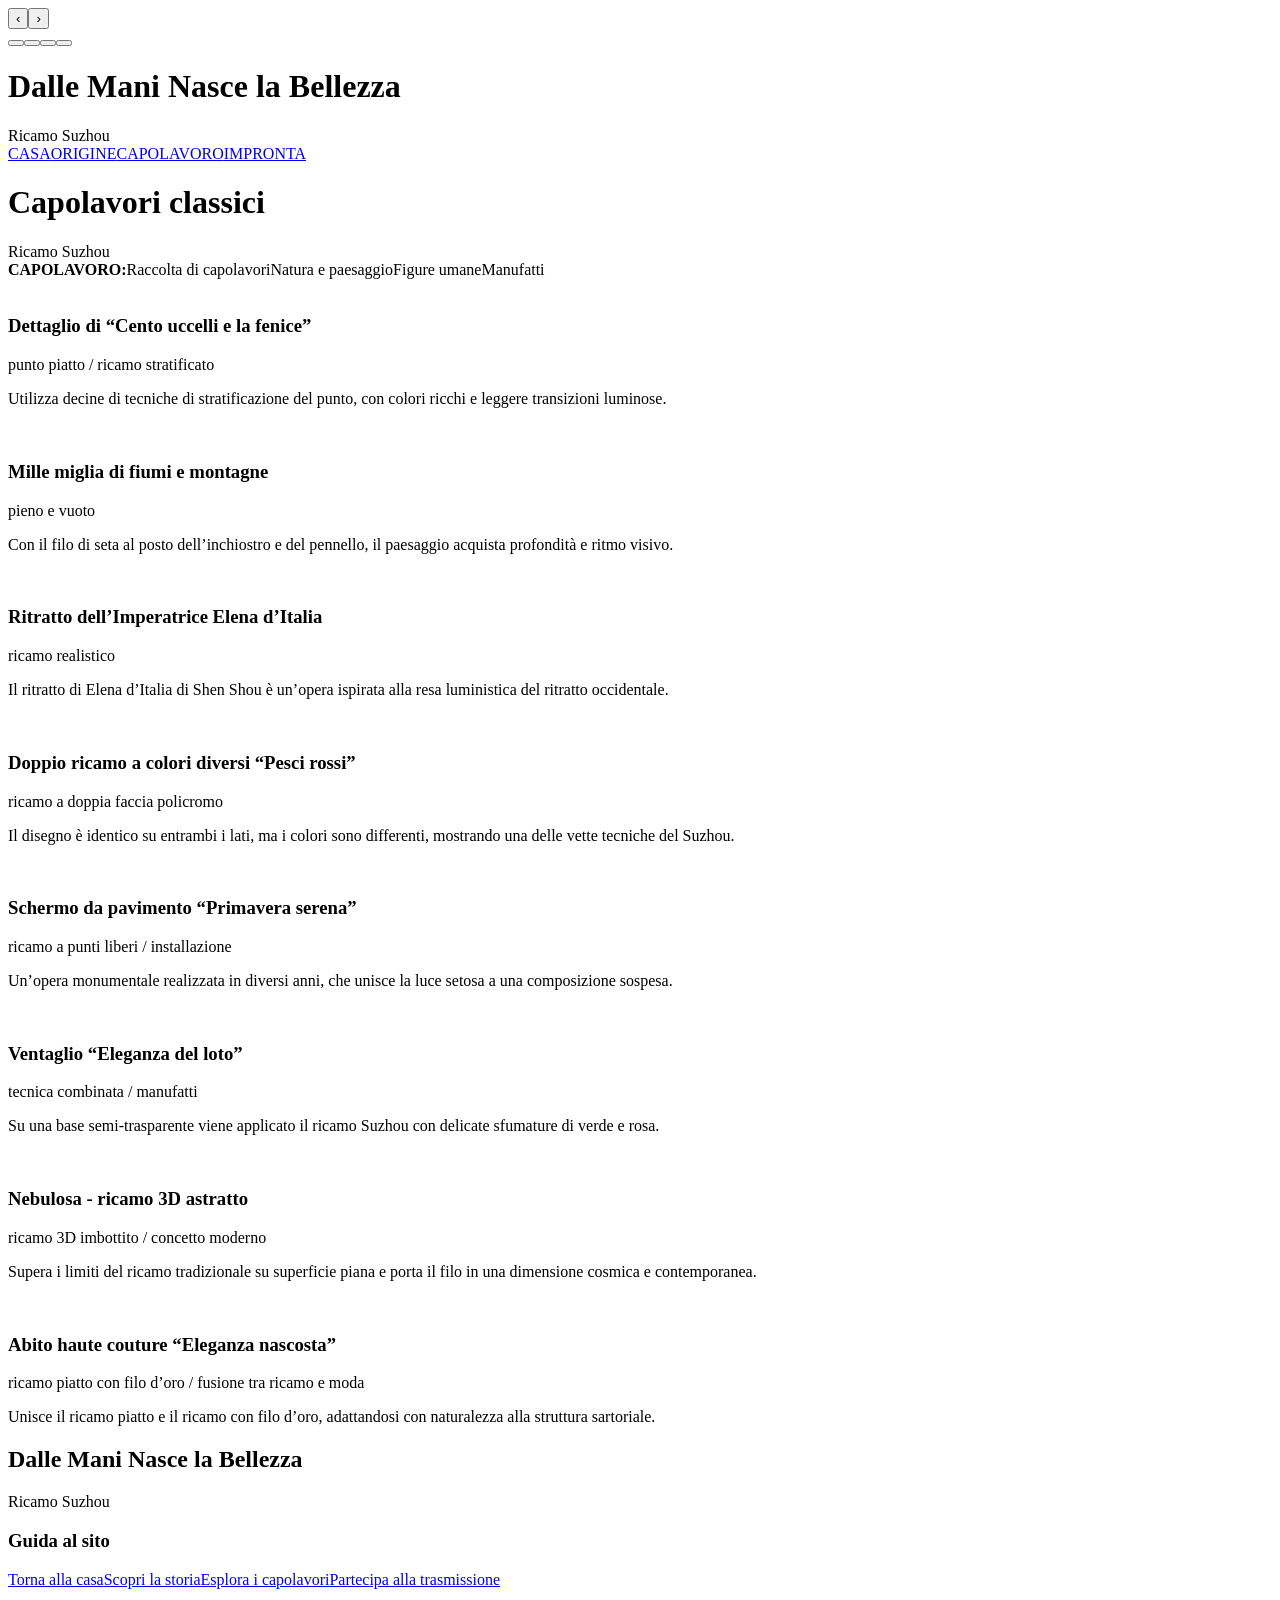
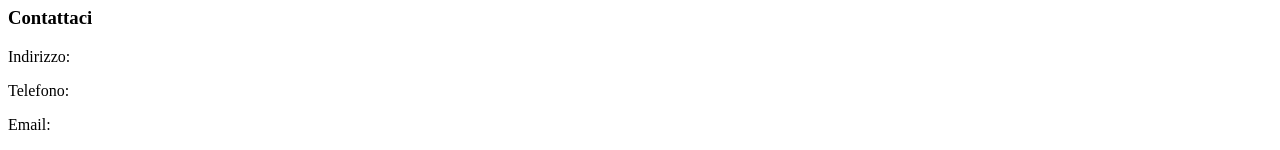
==== capolavoro.html @ 9cdfd1d6 "Add files via upload" ====
<!DOCTYPE html>
<html lang="it">
<head>
  <meta charset="UTF-8">
  <meta name="viewport" content="width=device-width, initial-scale=1.0">
  <title>CAPOLAVORO | Dalle Mani Nasce la Bellezza</title>
  <link rel="stylesheet" href="style.css">
</head>
<body>
  <header class="hero" data-slider data-start="2">
    <div class="slides">
      <div class="slide" style="background-image:url('file:///C:/Users/86182/Pictures/%E8%8B%8F%E7%BB%A3/ricamo1.png')"></div>
      <div class="slide" style="background-image:url('file:///C:/Users/86182/Pictures/%E8%8B%8F%E7%BB%A3/ricamo7.png')"></div>
      <div class="slide" style="background-image:url('file:///C:/Users/86182/Pictures/%E8%8B%8F%E7%BB%A3/ricamo10.png')"></div>
      <div class="slide" style="background-image:url('file:///C:/Users/86182/Pictures/%E8%8B%8F%E7%BB%A3/18.png')"></div>
    </div>
    <button class="arrow prev" type="button">&#8249;</button><button class="arrow next" type="button">&#8250;</button>
    <div class="dots"><button class="dot" type="button"></button><button class="dot" type="button"></button><button class="dot" type="button"></button><button class="dot" type="button"></button></div>
    <div class="topbar"><div class="container topbar-inner"><div><h1 class="brand-title">Dalle Mani Nasce la Bellezza</h1><div class="brand-sub">Ricamo Suzhou</div></div><nav class="nav"><a href="casa.html">CASA</a><a href="origine.html">ORIGINE</a><a class="active" href="capolavoro.html">CAPOLAVORO</a><a href="impronta.html">IMPRONTA</a></nav></div></div>
  </header>
  <div class="page-head"><div class="container"><h1>Capolavori classici</h1><div class="page-line"></div><span class="eyebrow">Ricamo Suzhou</span></div></div>
  <section>
    <div class="container">
      <div class="tabs"><strong>CAPOLAVORO:</strong><span>Raccolta di capolavori</span><span>Natura e paesaggio</span><span>Figure umane</span><span>Manufatti</span></div>
      <div class="grid-4">
        <article class="card"><img src="file:///C:/Users/86182/Pictures/%E8%8B%8F%E7%BB%A3/11.png" alt=""><div class="card-content"><h3>Dettaglio di “Cento uccelli e la fenice”</h3><div class="sub">punto piatto / ricamo stratificato</div><p>Utilizza decine di tecniche di stratificazione del punto, con colori ricchi e leggere transizioni luminose.</p></div></article>
        <article class="card"><img src="file:///C:/Users/86182/Pictures/%E8%8B%8F%E7%BB%A3/12.png" alt=""><div class="card-content"><h3>Mille miglia di fiumi e montagne</h3><div class="sub">pieno e vuoto</div><p>Con il filo di seta al posto dell’inchiostro e del pennello, il paesaggio acquista profondità e ritmo visivo.</p></div></article>
        <article class="card"><img src="file:///C:/Users/86182/Pictures/%E8%8B%8F%E7%BB%A3/13.jpg" alt=""><div class="card-content"><h3>Ritratto dell’Imperatrice Elena d’Italia</h3><div class="sub">ricamo realistico</div><p>Il ritratto di Elena d’Italia di Shen Shou è un’opera ispirata alla resa luministica del ritratto occidentale.</p></div></article>
        <article class="card"><img src="file:///C:/Users/86182/Pictures/%E8%8B%8F%E7%BB%A3/14.png" alt=""><div class="card-content"><h3>Doppio ricamo a colori diversi “Pesci rossi”</h3><div class="sub">ricamo a doppia faccia policromo</div><p>Il disegno è identico su entrambi i lati, ma i colori sono differenti, mostrando una delle vette tecniche del Suzhou.</p></div></article>
        <article class="card"><img src="file:///C:/Users/86182/Pictures/%E8%8B%8F%E7%BB%A3/13.png" alt=""><div class="card-content"><h3>Schermo da pavimento “Primavera serena”</h3><div class="sub">ricamo a punti liberi / installazione</div><p>Un’opera monumentale realizzata in diversi anni, che unisce la luce setosa a una composizione sospesa.</p></div></article>
        <article class="card"><img src="file:///C:/Users/86182/Pictures/%E8%8B%8F%E7%BB%A3/15.png" alt=""><div class="card-content"><h3>Ventaglio “Eleganza del loto”</h3><div class="sub">tecnica combinata / manufatti</div><p>Su una base semi-trasparente viene applicato il ricamo Suzhou con delicate sfumature di verde e rosa.</p></div></article>
        <article class="card"><img src="file:///C:/Users/86182/Pictures/%E8%8B%8F%E7%BB%A3/16.png" alt=""><div class="card-content"><h3>Nebulosa - ricamo 3D astratto</h3><div class="sub">ricamo 3D imbottito / concetto moderno</div><p>Supera i limiti del ricamo tradizionale su superficie piana e porta il filo in una dimensione cosmica e contemporanea.</p></div></article>
        <article class="card"><img src="file:///C:/Users/86182/Pictures/%E8%8B%8F%E7%BB%A3/17.png" alt=""><div class="card-content"><h3>Abito haute couture “Eleganza nascosta”</h3><div class="sub">ricamo piatto con filo d’oro / fusione tra ricamo e moda</div><p>Unisce il ricamo piatto e il ricamo con filo d’oro, adattandosi con naturalezza alla struttura sartoriale.</p></div></article>
      </div>
    </div>
  </section>
  <footer><div class="container footer-inner"><div class="footer-brand"><h2>Dalle Mani Nasce la Bellezza</h2><div class="brand-sub">Ricamo Suzhou</div><div class="page-line"></div></div><div class="footer-col"><h3>Guida al sito</h3><a href="casa.html">Torna alla casa</a><a href="origine.html">Scopri la storia</a><a href="capolavoro.html">Esplora i capolavori</a><a href="impronta.html">Partecipa alla trasmissione</a></div><div class="footer-col"><h3>Contattaci</h3><p>Indirizzo:</p><p>Telefono:</p><p>Email:</p></div></div></footer>
  <script src="script.js"></script>
</body>
</html>
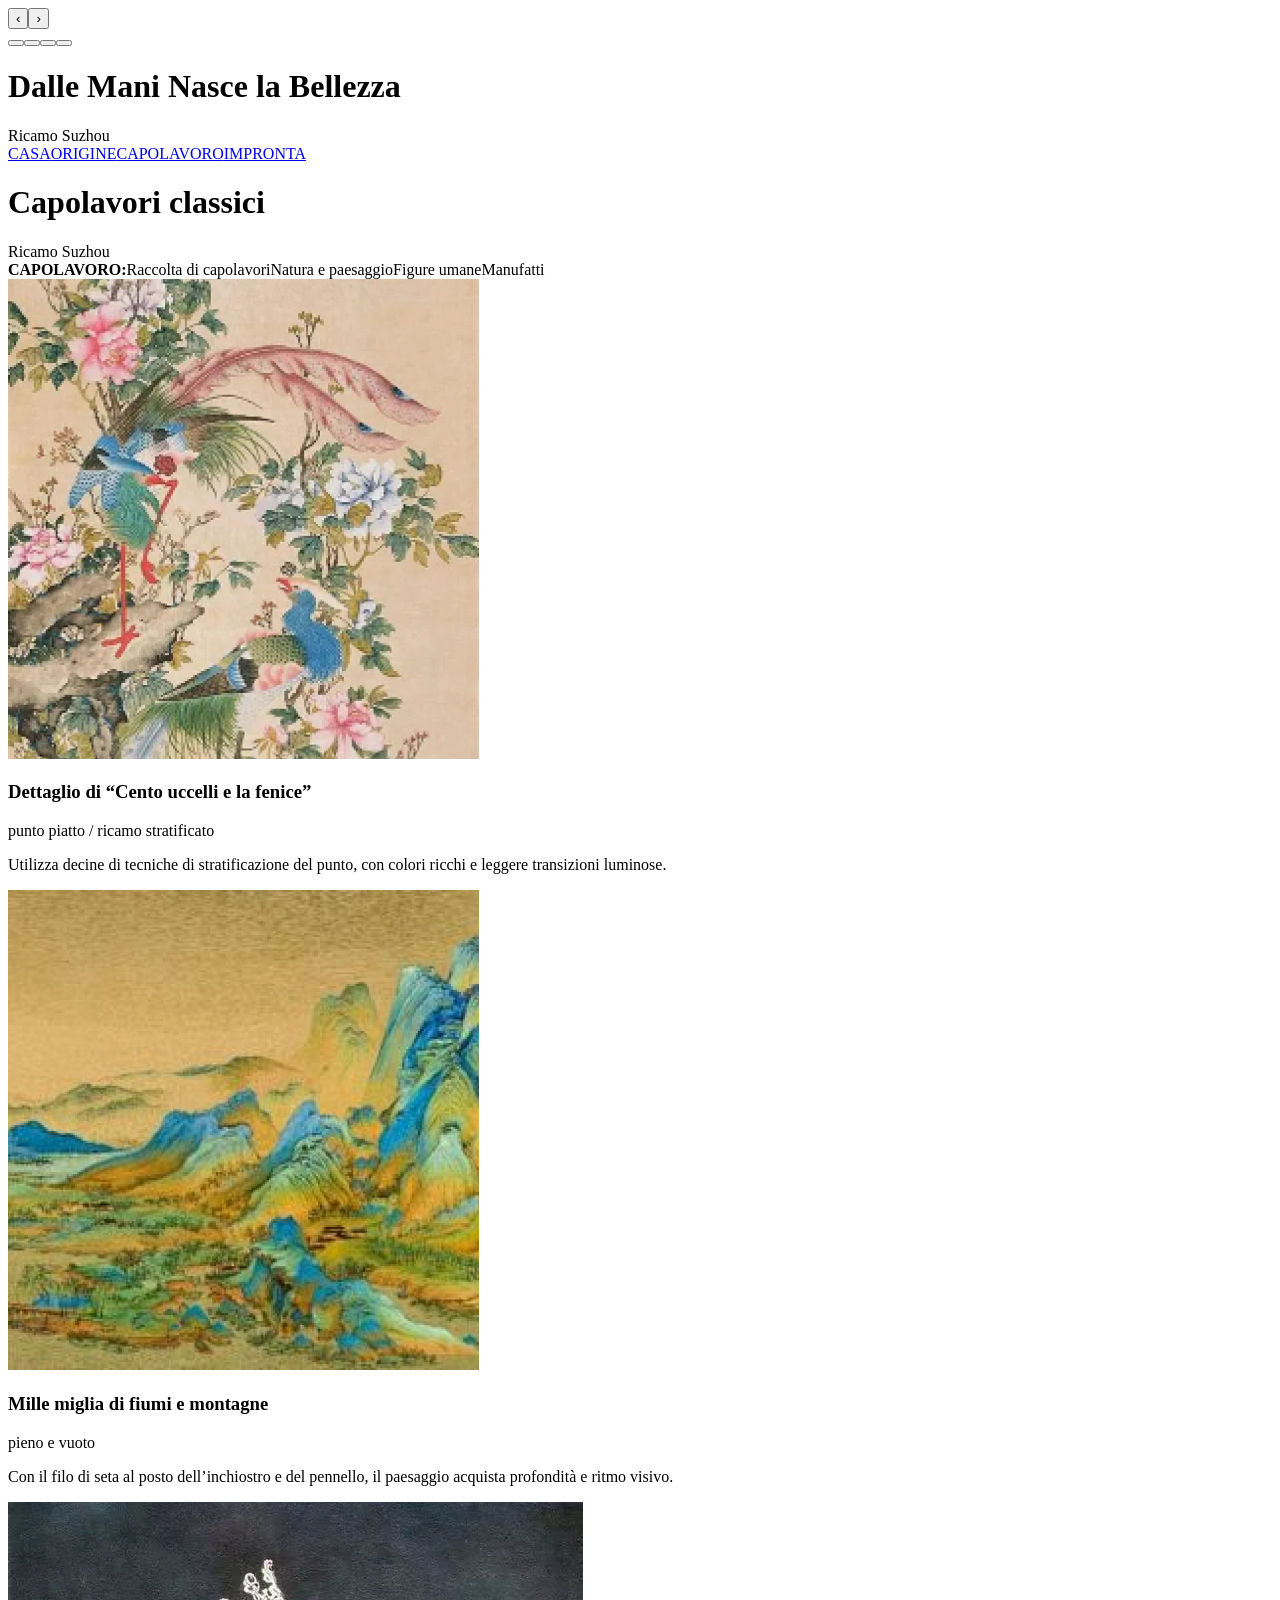
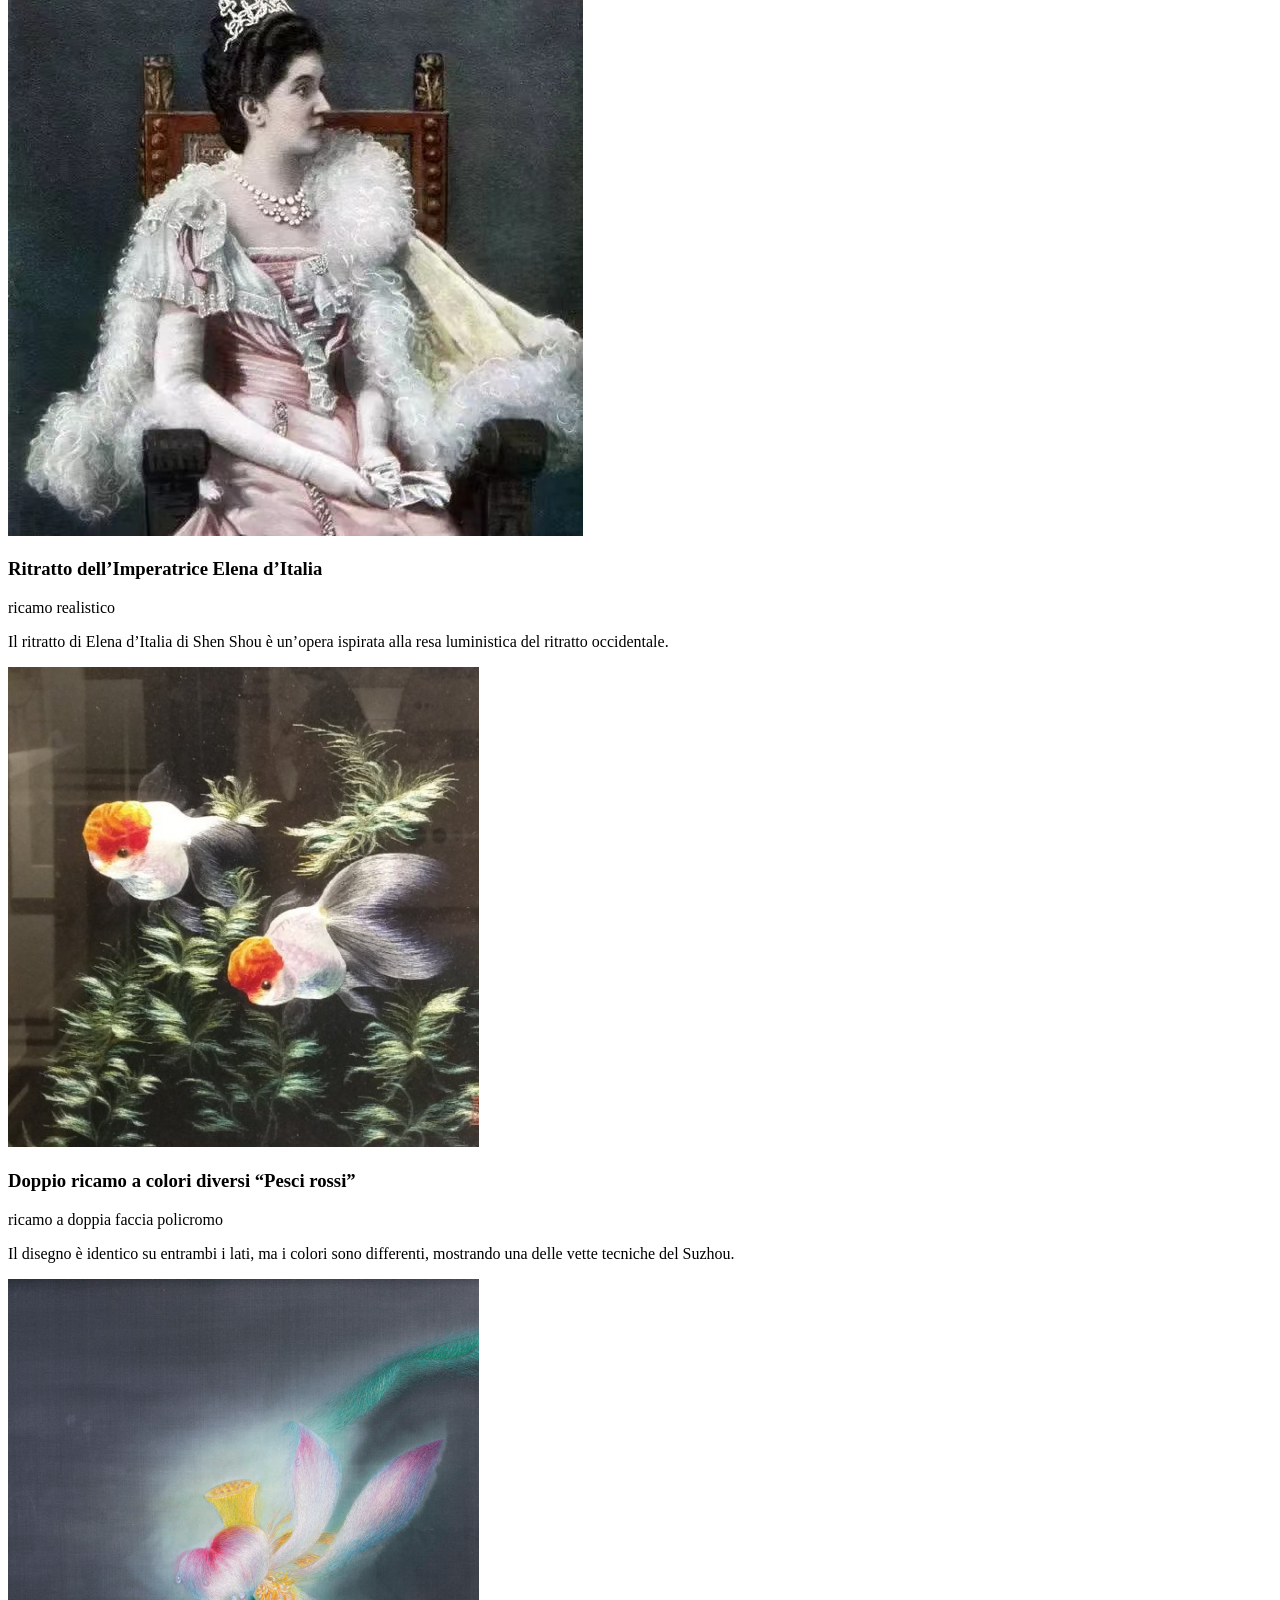
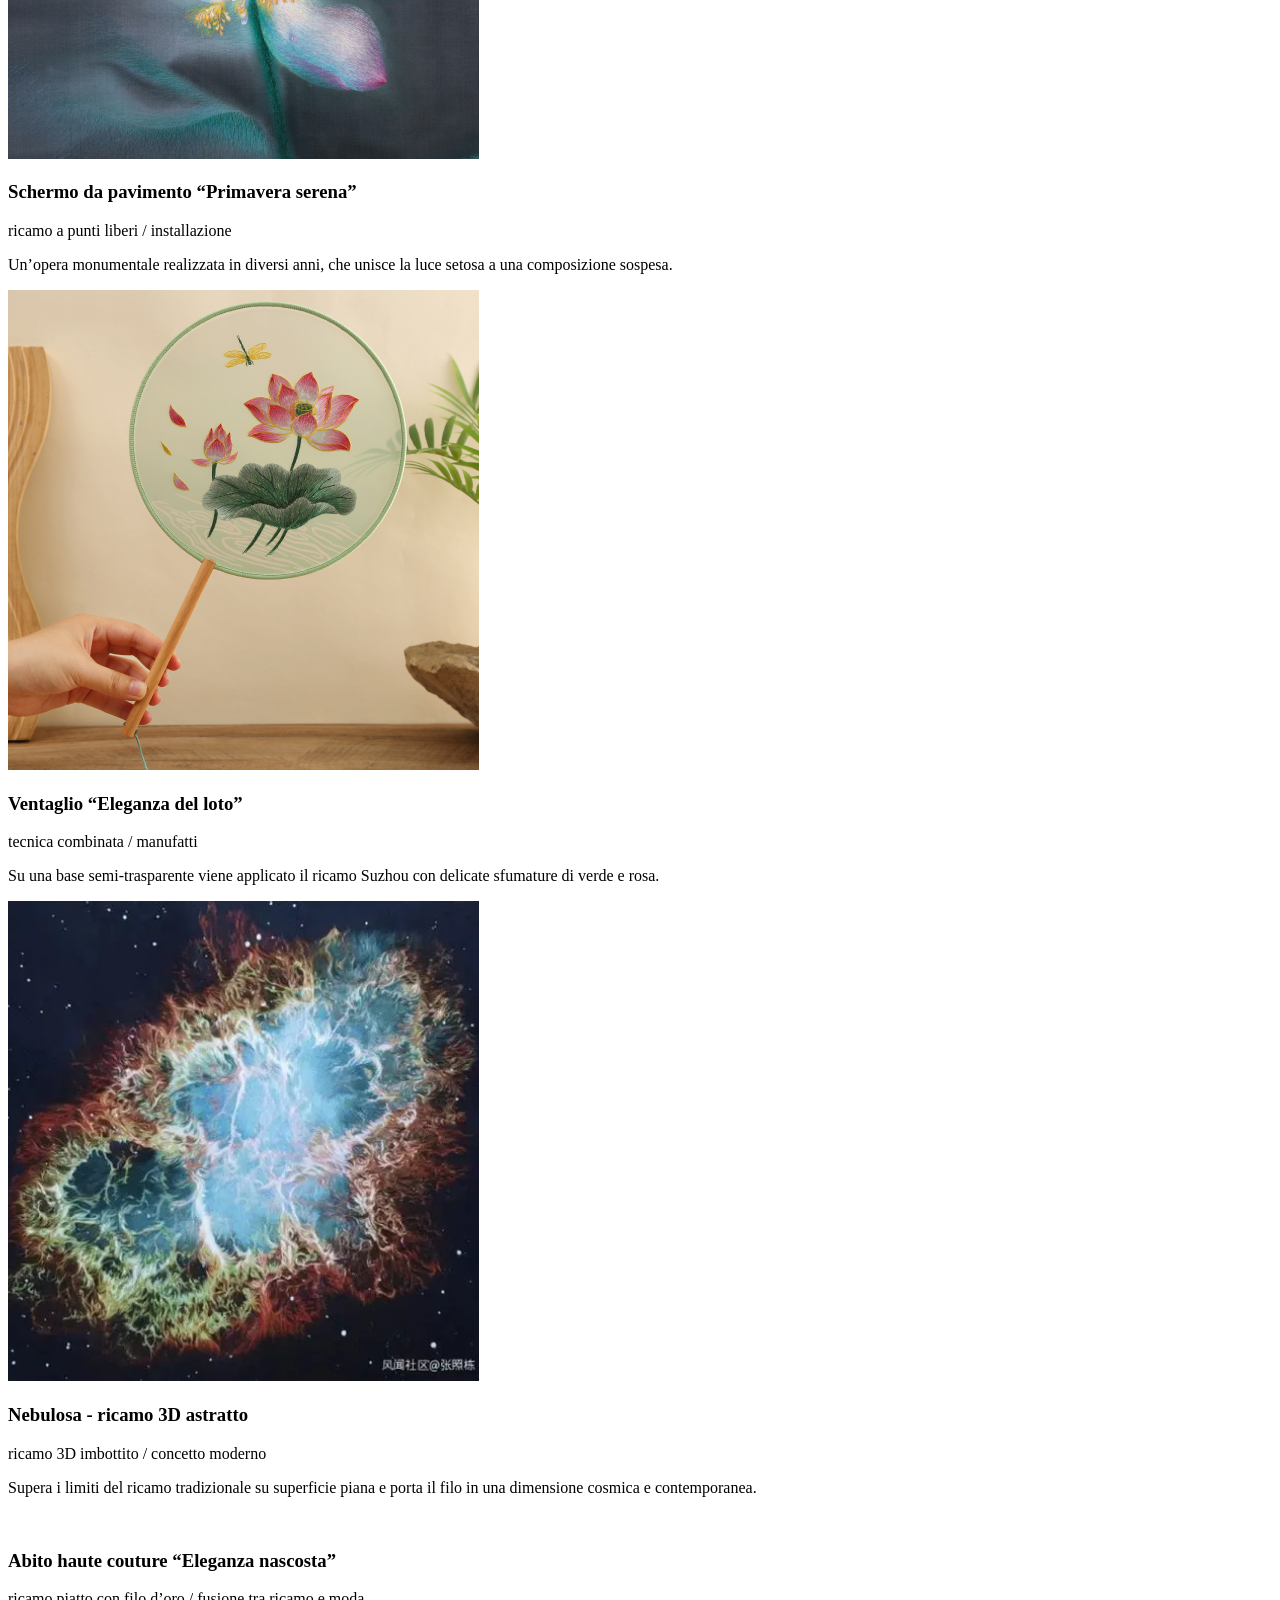
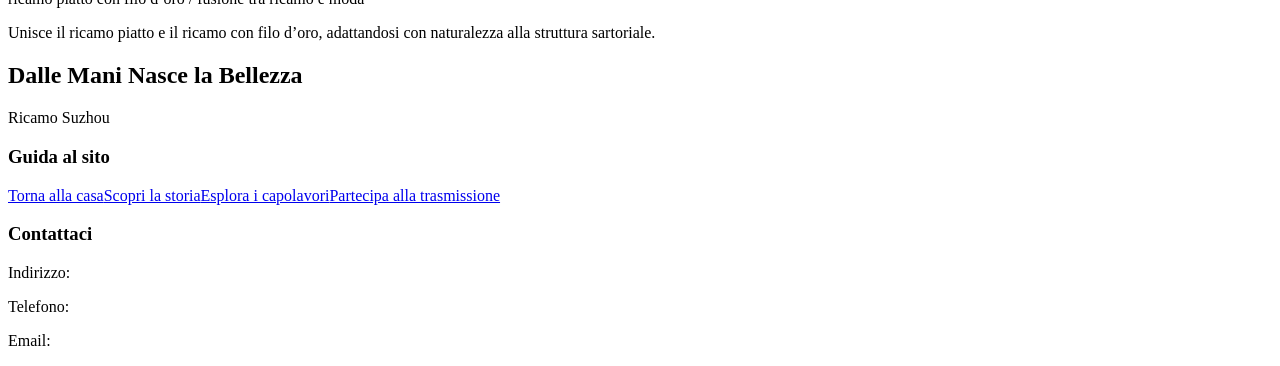
==== commit 631ba7df: "Update capolavoro.html" ====
--- a/capolavoro.html
+++ b/capolavoro.html
@@ -22,15 +22,15 @@
   <section>
     <div class="container">
       <div class="tabs"><strong>CAPOLAVORO:</strong><span>Raccolta di capolavori</span><span>Natura e paesaggio</span><span>Figure umane</span><span>Manufatti</span></div>
-      <div class="grid-4">
-        <article class="card"><img src="file:///C:/Users/86182/Pictures/%E8%8B%8F%E7%BB%A3/11.png" alt=""><div class="card-content"><h3>Dettaglio di “Cento uccelli e la fenice”</h3><div class="sub">punto piatto / ricamo stratificato</div><p>Utilizza decine di tecniche di stratificazione del punto, con colori ricchi e leggere transizioni luminose.</p></div></article>
-        <article class="card"><img src="file:///C:/Users/86182/Pictures/%E8%8B%8F%E7%BB%A3/12.png" alt=""><div class="card-content"><h3>Mille miglia di fiumi e montagne</h3><div class="sub">pieno e vuoto</div><p>Con il filo di seta al posto dell’inchiostro e del pennello, il paesaggio acquista profondità e ritmo visivo.</p></div></article>
-        <article class="card"><img src="file:///C:/Users/86182/Pictures/%E8%8B%8F%E7%BB%A3/13.jpg" alt=""><div class="card-content"><h3>Ritratto dell’Imperatrice Elena d’Italia</h3><div class="sub">ricamo realistico</div><p>Il ritratto di Elena d’Italia di Shen Shou è un’opera ispirata alla resa luministica del ritratto occidentale.</p></div></article>
-        <article class="card"><img src="file:///C:/Users/86182/Pictures/%E8%8B%8F%E7%BB%A3/14.png" alt=""><div class="card-content"><h3>Doppio ricamo a colori diversi “Pesci rossi”</h3><div class="sub">ricamo a doppia faccia policromo</div><p>Il disegno è identico su entrambi i lati, ma i colori sono differenti, mostrando una delle vette tecniche del Suzhou.</p></div></article>
-        <article class="card"><img src="file:///C:/Users/86182/Pictures/%E8%8B%8F%E7%BB%A3/13.png" alt=""><div class="card-content"><h3>Schermo da pavimento “Primavera serena”</h3><div class="sub">ricamo a punti liberi / installazione</div><p>Un’opera monumentale realizzata in diversi anni, che unisce la luce setosa a una composizione sospesa.</p></div></article>
-        <article class="card"><img src="file:///C:/Users/86182/Pictures/%E8%8B%8F%E7%BB%A3/15.png" alt=""><div class="card-content"><h3>Ventaglio “Eleganza del loto”</h3><div class="sub">tecnica combinata / manufatti</div><p>Su una base semi-trasparente viene applicato il ricamo Suzhou con delicate sfumature di verde e rosa.</p></div></article>
-        <article class="card"><img src="file:///C:/Users/86182/Pictures/%E8%8B%8F%E7%BB%A3/16.png" alt=""><div class="card-content"><h3>Nebulosa - ricamo 3D astratto</h3><div class="sub">ricamo 3D imbottito / concetto moderno</div><p>Supera i limiti del ricamo tradizionale su superficie piana e porta il filo in una dimensione cosmica e contemporanea.</p></div></article>
-        <article class="card"><img src="file:///C:/Users/86182/Pictures/%E8%8B%8F%E7%BB%A3/17.png" alt=""><div class="card-content"><h3>Abito haute couture “Eleganza nascosta”</h3><div class="sub">ricamo piatto con filo d’oro / fusione tra ricamo e moda</div><p>Unisce il ricamo piatto e il ricamo con filo d’oro, adattandosi con naturalezza alla struttura sartoriale.</p></div></article>
+      <div class="grid-4"
+        <article class="card"><img src="11.png" alt=""><div class="card-content"><h3>Dettaglio di “Cento uccelli e la fenice”</h3><div class="sub">punto piatto / ricamo stratificato</div><p>Utilizza decine di tecniche di stratificazione del punto, con colori ricchi e leggere transizioni luminose.</p></div></article>
+        <article class="card"><img src="12.png" alt=""><div class="card-content"><h3>Mille miglia di fiumi e montagne</h3><div class="sub">pieno e vuoto</div><p>Con il filo di seta al posto dell’inchiostro e del pennello, il paesaggio acquista profondità e ritmo visivo.</p></div></article>
+        <article class="card"><img src="13.jpg" alt=""><div class="card-content"><h3>Ritratto dell’Imperatrice Elena d’Italia</h3><div class="sub">ricamo realistico</div><p>Il ritratto di Elena d’Italia di Shen Shou è un’opera ispirata alla resa luministica del ritratto occidentale.</p></div></article>
+        <article class="card"><img src="14.png" alt=""><div class="card-content"><h3>Doppio ricamo a colori diversi “Pesci rossi”</h3><div class="sub">ricamo a doppia faccia policromo</div><p>Il disegno è identico su entrambi i lati, ma i colori sono differenti, mostrando una delle vette tecniche del Suzhou.</p></div></article>
+        <article class="card"><img src="13.png" alt=""><div class="card-content"><h3>Schermo da pavimento “Primavera serena”</h3><div class="sub">ricamo a punti liberi / installazione</div><p>Un’opera monumentale realizzata in diversi anni, che unisce la luce setosa a una composizione sospesa.</p></div></article>
+        <article class="card"><img src="15.png" alt=""><div class="card-content"><h3>Ventaglio “Eleganza del loto”</h3><div class="sub">tecnica combinata / manufatti</div><p>Su una base semi-trasparente viene applicato il ricamo Suzhou con delicate sfumature di verde e rosa.</p></div></article>
+        <article class="card"><img src="16.png" alt=""><div class="card-content"><h3>Nebulosa - ricamo 3D astratto</h3><div class="sub">ricamo 3D imbottito / concetto moderno</div><p>Supera i limiti del ricamo tradizionale su superficie piana e porta il filo in una dimensione cosmica e contemporanea.</p></div></article>
+        <article class="card"><img src="7.png" alt=""><div class="card-content"><h3>Abito haute couture “Eleganza nascosta”</h3><div class="sub">ricamo piatto con filo d’oro / fusione tra ricamo e moda</div><p>Unisce il ricamo piatto e il ricamo con filo d’oro, adattandosi con naturalezza alla struttura sartoriale.</p></div></article>
       </div>
     </div>
   </section>
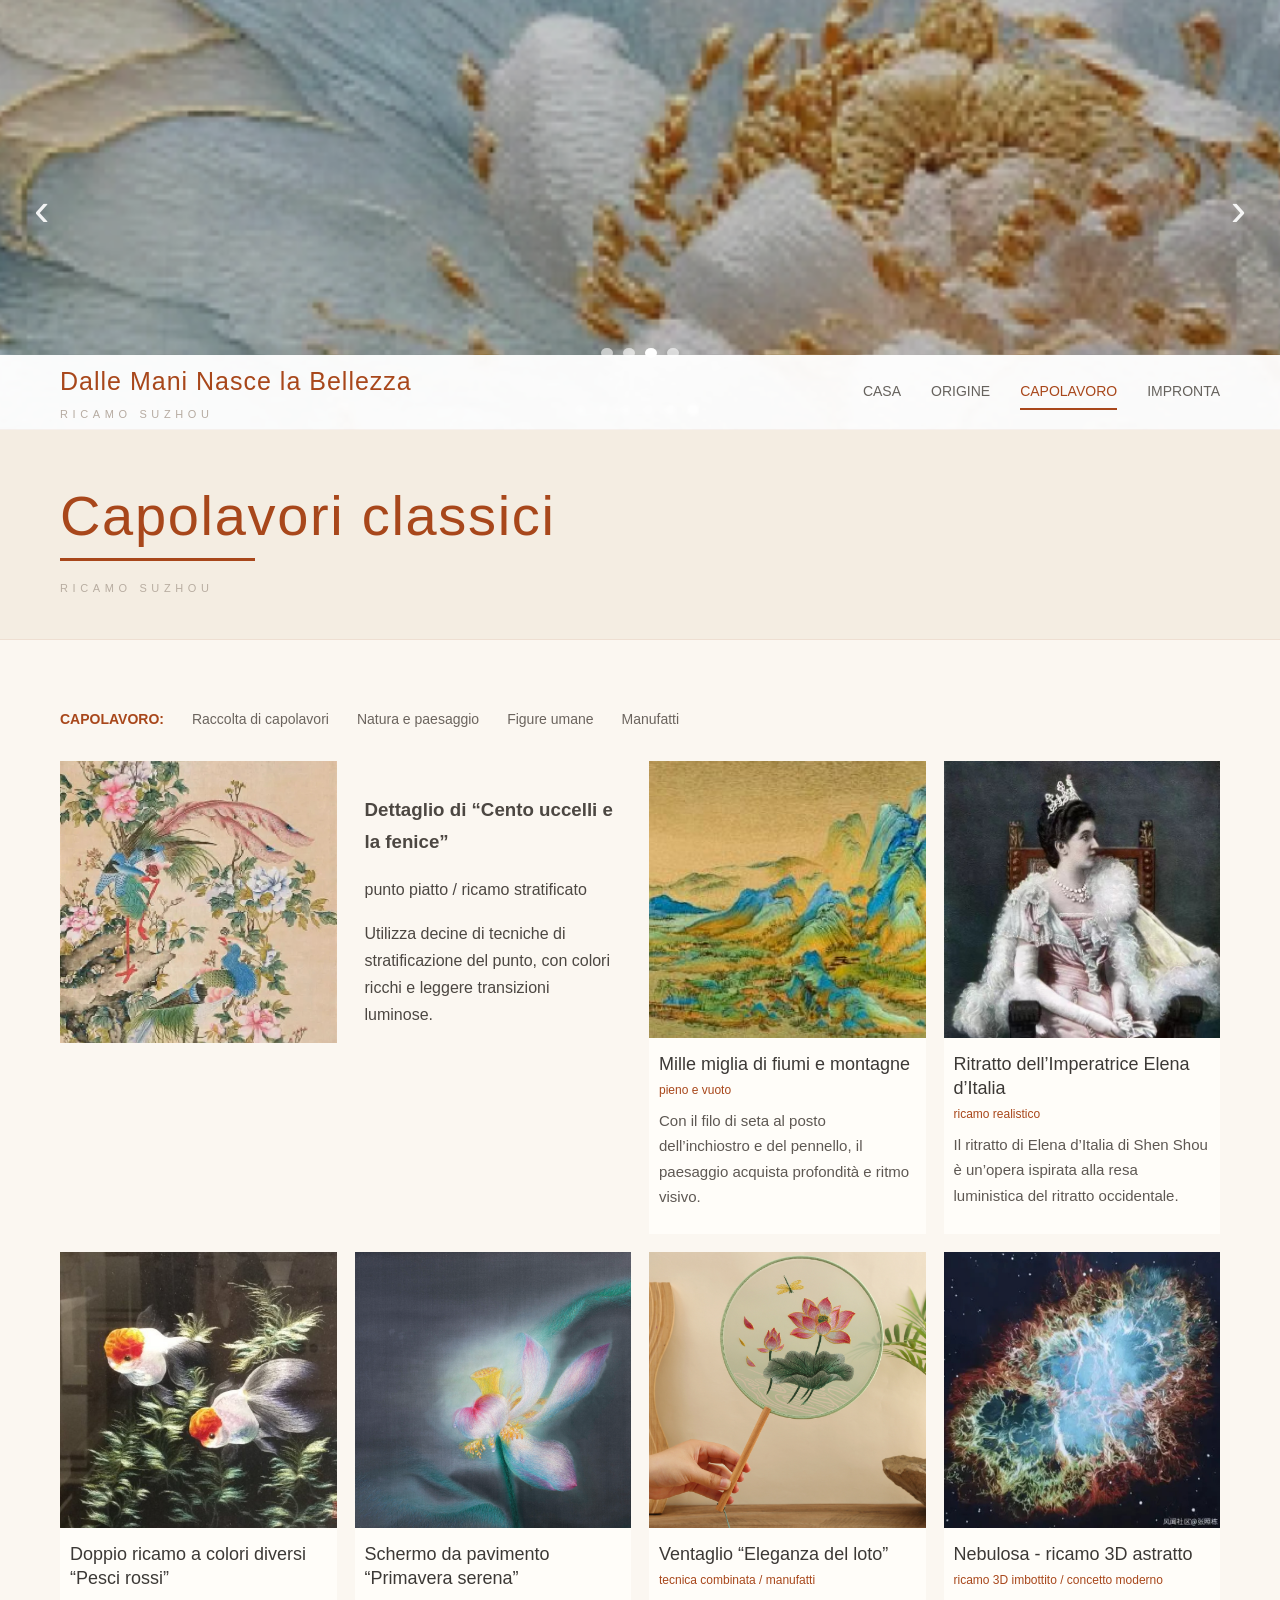
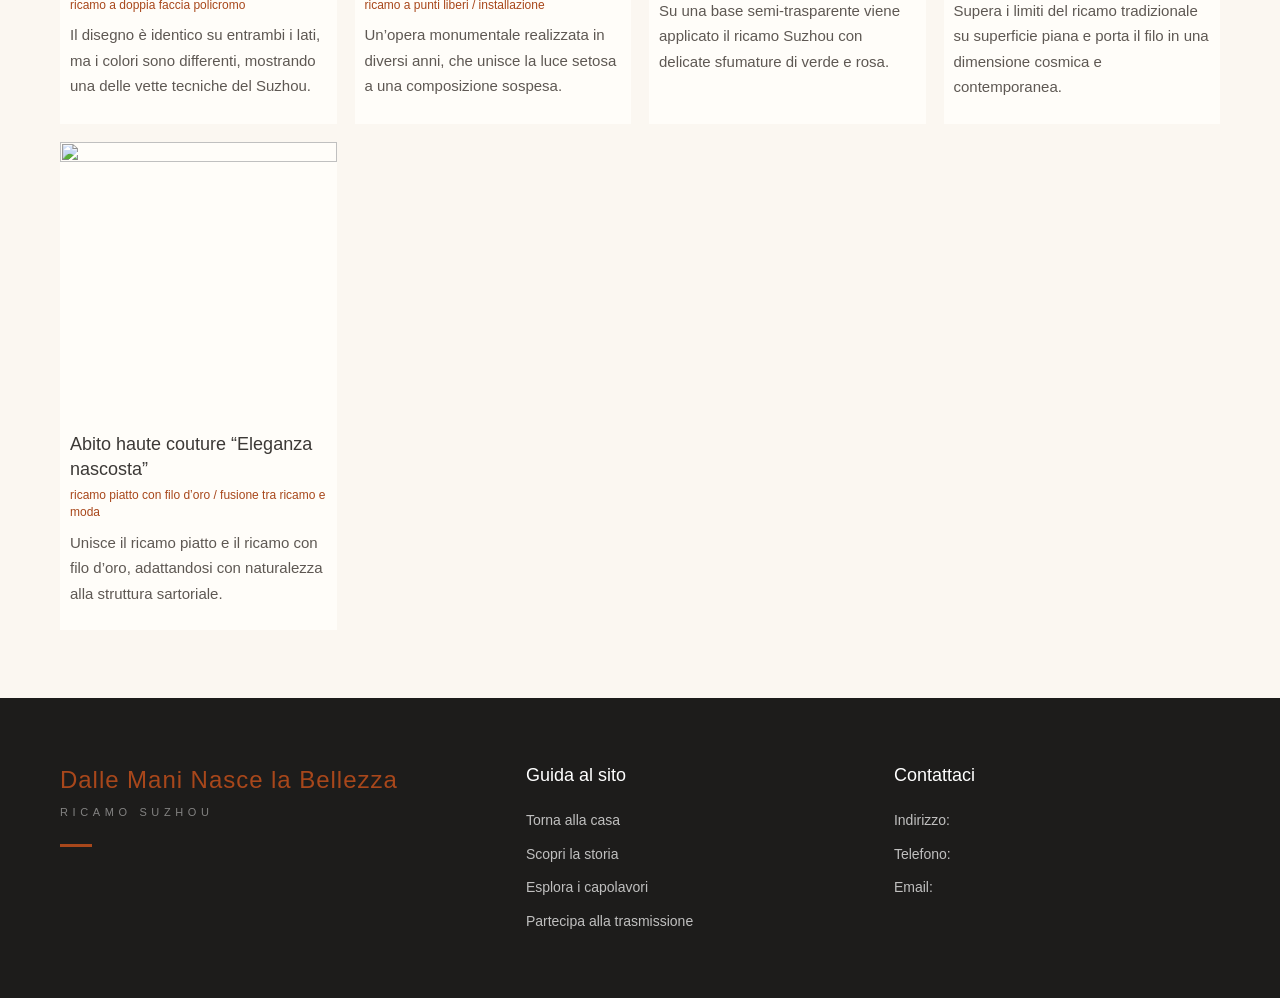
==== commit a4097547: "Update capolavoro.html" ====
--- a/capolavoro.html
+++ b/capolavoro.html
@@ -9,10 +9,10 @@
 <body>
   <header class="hero" data-slider data-start="2">
     <div class="slides">
-      <div class="slide" style="background-image:url('file:///C:/Users/86182/Pictures/%E8%8B%8F%E7%BB%A3/ricamo1.png')"></div>
-      <div class="slide" style="background-image:url('file:///C:/Users/86182/Pictures/%E8%8B%8F%E7%BB%A3/ricamo7.png')"></div>
-      <div class="slide" style="background-image:url('file:///C:/Users/86182/Pictures/%E8%8B%8F%E7%BB%A3/ricamo10.png')"></div>
-      <div class="slide" style="background-image:url('file:///C:/Users/86182/Pictures/%E8%8B%8F%E7%BB%A3/18.png')"></div>
+      <div class="slide" style="background-image:url('ricamo1.png')"></div>
+      <div class="slide" style="background-image:url('ricamo7.png')"></div>
+      <div class="slide" style="background-image:url('ricamo10.png')"></div>
+      <div class="slide" style="background-image:url('18.png')"></div>
     </div>
     <button class="arrow prev" type="button">&#8249;</button><button class="arrow next" type="button">&#8250;</button>
     <div class="dots"><button class="dot" type="button"></button><button class="dot" type="button"></button><button class="dot" type="button"></button><button class="dot" type="button"></button></div>
--- a/style.css
+++ b/style.css
@@ -0,0 +1,108 @@
+:root {
+  --bg: #f5efe6;
+  --bg-soft: #fbf7f1;
+  --paper: #fffdf9;
+  --text: #4c4742;
+  --muted: #847b72;
+  --accent: #a8471b;
+  --accent-deep: #8f3a12;
+  --line: rgba(168, 71, 27, 0.14);
+  --shadow: 0 18px 40px rgba(80, 58, 42, 0.08);
+  --max: 1160px;
+}
+
+* { box-sizing: border-box; }
+html { scroll-behavior: smooth; }
+body {
+  margin: 0;
+  font-family: "Segoe UI", "PingFang SC", "Microsoft YaHei", sans-serif;
+  color: var(--text);
+  background: var(--bg);
+  line-height: 1.7;
+}
+a { color: inherit; text-decoration: none; }
+img { display: block; max-width: 100%; }
+.container { width: min(var(--max), calc(100% - 56px)); margin: 0 auto; }
+.hero { position: relative; height: 430px; overflow: hidden; background: #cfc5bb; }
+.slides { position: absolute; inset: 0; }
+.slide { position: absolute; inset: 0; background-size: cover; background-position: center; opacity: 0; transition: opacity 0.7s ease; }
+.slide.active { opacity: 1; }
+.arrow { position: absolute; top: 43%; z-index: 3; border: 0; background: transparent; color: rgba(255,255,255,0.9); font-size: 46px; line-height: 1; cursor: pointer; }
+.arrow.prev { left: 28px; }
+.arrow.next { right: 28px; }
+.dots { position: absolute; left: 50%; bottom: 72px; z-index: 3; display: flex; gap: 10px; transform: translateX(-50%); }
+.dot { width: 10px; height: 10px; border: 0; border-radius: 50%; background: rgba(255,255,255,0.6); cursor: pointer; }
+.dot.active { background: #fff; }
+.topbar { position: absolute; left: 0; right: 0; bottom: 0; z-index: 4; background: rgba(255,255,255,0.96); border-bottom: 1px solid rgba(168,71,27,0.06); }
+.topbar-inner { display: flex; align-items: center; justify-content: space-between; gap: 24px; min-height: 74px; }
+.brand-title { margin: 0; color: var(--accent); font-size: 25px; letter-spacing: 0.04em; font-weight: 500; }
+.brand-sub { margin-top: 2px; color: #b6aba1; font-size: 11px; letter-spacing: 0.42em; text-transform: uppercase; }
+.nav { display: flex; gap: 30px; font-size: 14px; text-transform: uppercase; }
+.nav a { position: relative; padding: 12px 0; color: #66625d; }
+.nav a.active { color: var(--accent); }
+.nav a.active::after { content: ""; position: absolute; left: 0; right: 0; bottom: 6px; height: 2px; background: var(--accent); }
+.page-head { padding: 54px 0 38px; background: #f4ede2; border-bottom: 1px solid rgba(168,71,27,0.08); }
+.page-head h1 { margin: 0 0 10px; color: var(--accent); font-size: 56px; line-height: 1.15; font-weight: 500; letter-spacing: 0.03em; }
+.page-line { width: 195px; height: 3px; background: var(--accent); }
+.eyebrow { display: inline-block; margin-top: 18px; color: #b8ada1; font-size: 11px; letter-spacing: 0.42em; text-transform: uppercase; }
+section { padding: 68px 0; background: var(--bg-soft); }
+section.alt { background: #f7f1e8; }
+.two-col { display: grid; grid-template-columns: 1fr 1fr; gap: 42px; align-items: start; }
+.intro-text h2, .section-center h2 { margin: 0 0 18px; color: #33302d; font-size: 28px; font-weight: 500; }
+.lead-mark { display: inline-block; margin-bottom: 18px; padding: 5px 10px; background: var(--accent); color: #fff; font-size: 10px; letter-spacing: 0.18em; text-transform: uppercase; }
+.intro-text p, .body-copy p, .card p, .news-copy p, .timeline-card p, .form-note p { margin: 0 0 14px; color: #5e5853; font-size: 15px; }
+.image-card { background: var(--paper); box-shadow: var(--shadow); }
+.image-card img { width: 100%; height: auto; }
+.section-center { text-align: center; }
+.section-center .desc { max-width: 900px; margin: 0 auto 0; color: #8a8178; font-size: 14px; }
+.grid-4 { display: grid; grid-template-columns: repeat(4, minmax(0, 1fr)); gap: 18px; }
+.grid-3 { display: grid; grid-template-columns: repeat(3, minmax(0, 1fr)); gap: 20px; }
+.card { background: var(--paper); }
+.card img { width: 100%; aspect-ratio: 1 / 1; object-fit: cover; }
+.card-content { padding: 14px 10px 10px; }
+.card h3 { margin: 0 0 6px; font-size: 18px; line-height: 1.35; font-weight: 500; color: #3c3936; }
+.card .sub { margin-bottom: 8px; color: var(--accent); font-size: 12px; line-height: 1.45; }
+.news-list { margin-top: 44px; }
+.news-item { display: grid; grid-template-columns: 72px 1fr; gap: 26px; padding: 26px 0; border-top: 1px solid var(--line); }
+.news-day { color: var(--accent); font-size: 22px; line-height: 1; }
+.news-day strong { display: block; font-size: 48px; font-weight: 500; }
+.news-day span { color: #c3b9ae; font-size: 12px; letter-spacing: 0.18em; text-transform: uppercase; }
+.news-copy h3 { margin: 0 0 8px; font-size: 18px; font-weight: 500; }
+.tabs { display: flex; flex-wrap: wrap; gap: 28px; margin-bottom: 30px; color: #6b645e; font-size: 14px; }
+.tabs strong { color: var(--accent); font-weight: 600; }
+.timeline-card { padding: 0 18px 0 0; border-top: 1px solid rgba(168,71,27,0.16); }
+.mini-label { display: inline-block; margin-top: 16px; margin-bottom: 14px; padding: 5px 10px; background: var(--accent); color: #fff; font-size: 10px; letter-spacing: 0.16em; text-transform: uppercase; }
+.timeline-card h3 { margin: 0 0 10px; font-size: 17px; font-weight: 500; color: #393633; }
+.heritage-heading { text-align: center; margin-bottom: 44px; }
+.heritage-heading h2 { margin: 0; font-size: 28px; font-weight: 500; color: #363330; }
+.heritage-heading span { display: inline-block; margin-top: 8px; font-size: 14px; color: #6e6760; }
+.feature-title { margin: 0 0 18px; padding-left: 14px; border-left: 3px solid var(--accent); color: var(--accent); font-size: 24px; font-weight: 500; }
+.form-box { padding: 24px 24px 26px; background: var(--paper); border: 1px solid rgba(168,71,27,0.1); }
+.form-box h3 { margin: 0 0 18px; color: var(--accent); font-size: 20px; font-weight: 500; }
+.field { margin-bottom: 16px; }
+.field label { display: block; margin-bottom: 8px; color: #716962; font-size: 13px; }
+.field input, .field select, .field textarea { width: 100%; padding: 13px 14px; border: 1px solid rgba(168,71,27,0.12); background: #fff; font: inherit; color: var(--text); }
+.field textarea { min-height: 120px; resize: vertical; }
+.submit-btn { display: inline-block; width: 100%; padding: 14px 18px; border: 0; background: var(--accent-deep); color: #fff; font-size: 16px; letter-spacing: 0.08em; cursor: pointer; }
+footer { background: #1d1c1b; color: rgba(255,255,255,0.82); }
+.footer-inner { display: grid; grid-template-columns: 1.3fr 1fr 1fr; gap: 42px; padding: 62px 0 54px; }
+.footer-brand h2 { margin: 0; color: var(--accent); font-size: 24px; font-weight: 500; letter-spacing: 0.04em; }
+.footer-brand .brand-sub { color: rgba(255,255,255,0.45); }
+.footer-brand .page-line { width: 32px; margin-top: 22px; }
+.footer-col h3 { margin: 0 0 18px; color: #fff; font-size: 18px; font-weight: 500; }
+.footer-col a, .footer-col p { display: block; margin: 0 0 10px; color: rgba(255,255,255,0.72); font-size: 14px; }
+.home-grid { display: grid; grid-template-columns: repeat(2, minmax(0, 1fr)); gap: 24px; padding: 70px 0; }
+.home-link { display: block; padding: 28px; background: var(--paper); box-shadow: var(--shadow); }
+.home-link h2 { margin: 0 0 10px; color: var(--accent); font-size: 26px; font-weight: 500; }
+@media (max-width: 1000px) {
+  .grid-4 { grid-template-columns: repeat(2, minmax(0, 1fr)); }
+  .two-col, .footer-inner { grid-template-columns: 1fr; }
+}
+@media (max-width: 720px) {
+  .container { width: min(var(--max), calc(100% - 28px)); }
+  .hero { height: 320px; }
+  .topbar-inner { flex-direction: column; align-items: flex-start; justify-content: center; padding: 10px 0; }
+  .nav { gap: 18px; flex-wrap: wrap; }
+  .page-head h1 { font-size: 38px; }
+  .grid-4, .grid-3, .home-grid { grid-template-columns: 1fr; }
+}
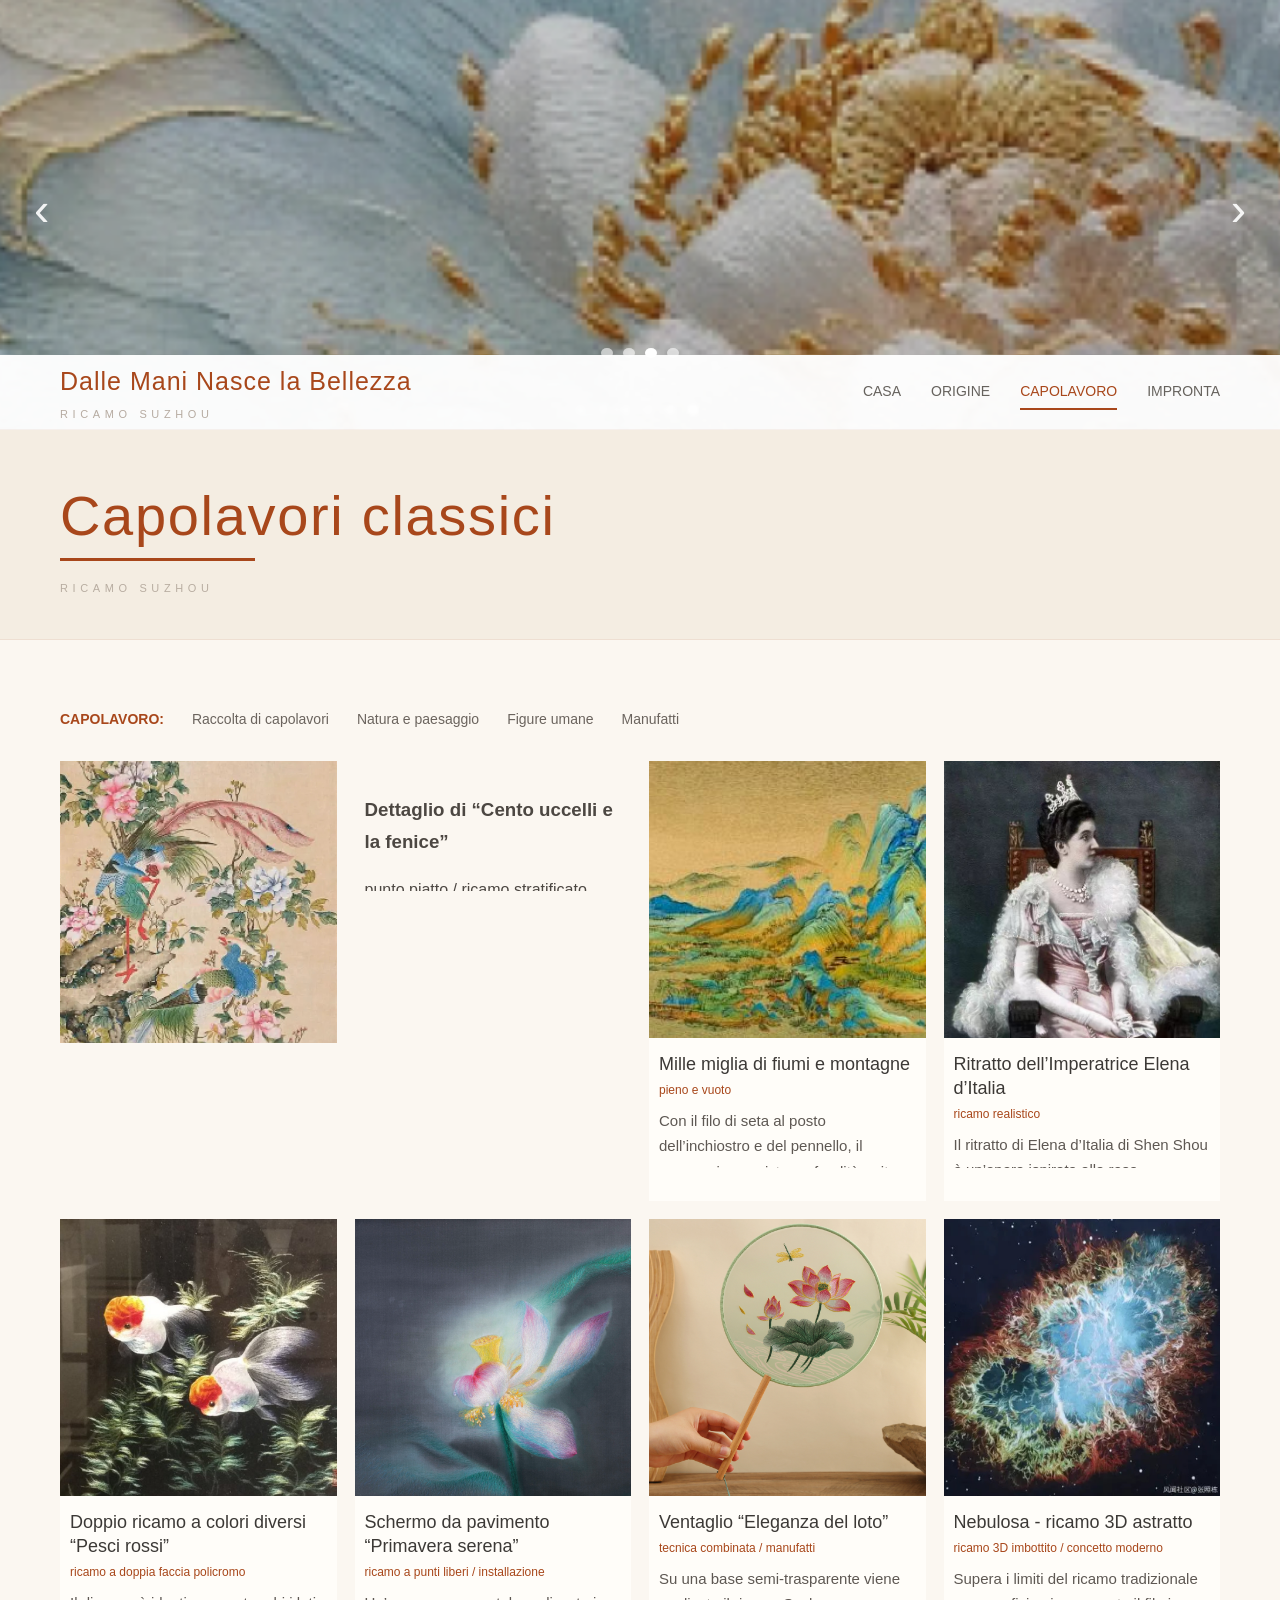
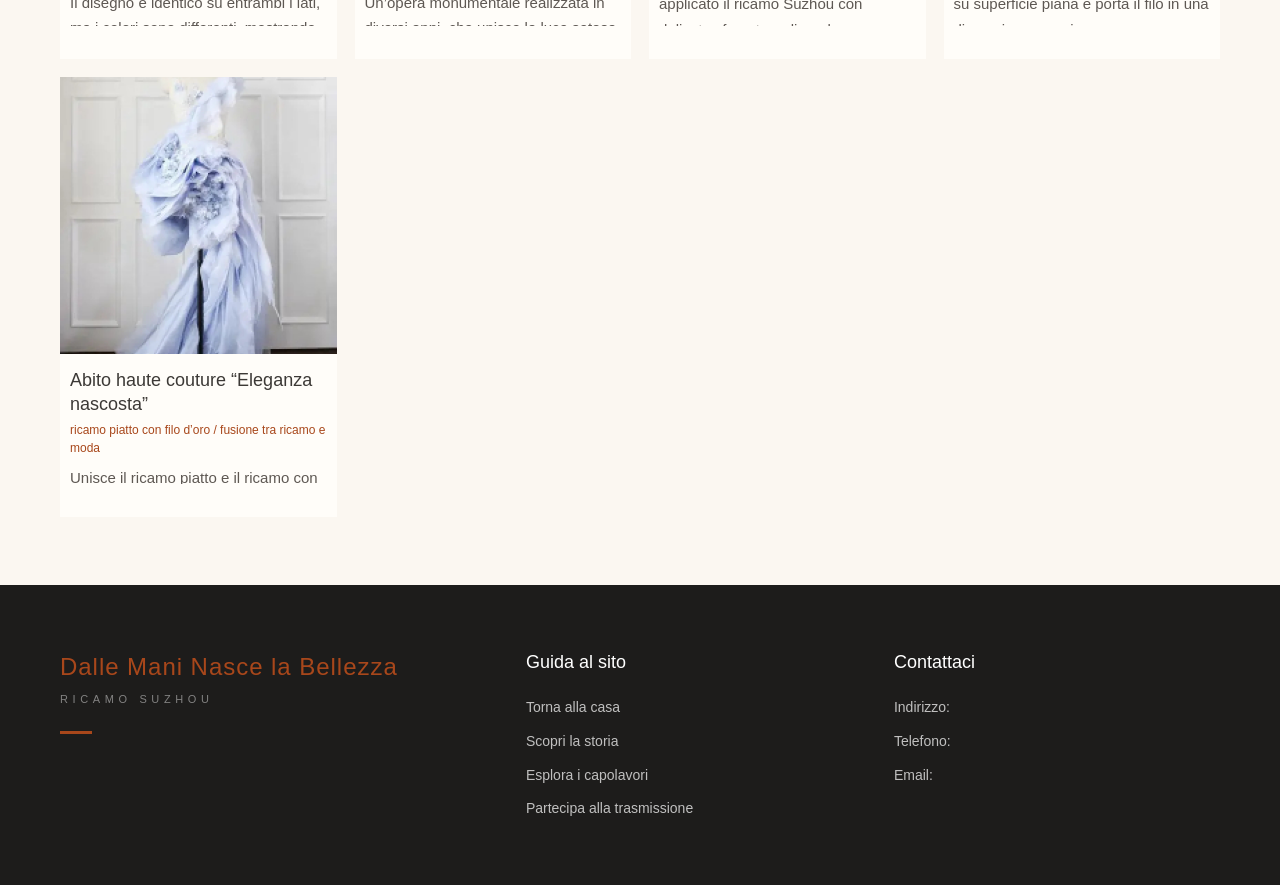
==== commit cdfa0556: "Update capolavoro.html" ====
--- a/capolavoro.html
+++ b/capolavoro.html
@@ -30,7 +30,7 @@
         <article class="card"><img src="13.png" alt=""><div class="card-content"><h3>Schermo da pavimento “Primavera serena”</h3><div class="sub">ricamo a punti liberi / installazione</div><p>Un’opera monumentale realizzata in diversi anni, che unisce la luce setosa a una composizione sospesa.</p></div></article>
         <article class="card"><img src="15.png" alt=""><div class="card-content"><h3>Ventaglio “Eleganza del loto”</h3><div class="sub">tecnica combinata / manufatti</div><p>Su una base semi-trasparente viene applicato il ricamo Suzhou con delicate sfumature di verde e rosa.</p></div></article>
         <article class="card"><img src="16.png" alt=""><div class="card-content"><h3>Nebulosa - ricamo 3D astratto</h3><div class="sub">ricamo 3D imbottito / concetto moderno</div><p>Supera i limiti del ricamo tradizionale su superficie piana e porta il filo in una dimensione cosmica e contemporanea.</p></div></article>
-        <article class="card"><img src="7.png" alt=""><div class="card-content"><h3>Abito haute couture “Eleganza nascosta”</h3><div class="sub">ricamo piatto con filo d’oro / fusione tra ricamo e moda</div><p>Unisce il ricamo piatto e il ricamo con filo d’oro, adattandosi con naturalezza alla struttura sartoriale.</p></div></article>
+        <article class="card"><img src="17.png" alt=""><div class="card-content"><h3>Abito haute couture “Eleganza nascosta”</h3><div class="sub">ricamo piatto con filo d’oro / fusione tra ricamo e moda</div><p>Unisce il ricamo piatto e il ricamo con filo d’oro, adattandosi con naturalezza alla struttura sartoriale.</p></div></article>
       </div>
     </div>
   </section>
--- a/style.css
+++ b/style.css
@@ -57,9 +57,13 @@
 .section-center .desc { max-width: 900px; margin: 0 auto 0; color: #8a8178; font-size: 14px; }
 .grid-4 { display: grid; grid-template-columns: repeat(4, minmax(0, 1fr)); gap: 18px; }
 .grid-3 { display: grid; grid-template-columns: repeat(3, minmax(0, 1fr)); gap: 20px; }
-.card { background: var(--paper); }
+.card { background: var(--paper); height: 440px;
+  display: flex;
+  flex-direction: column;
+}
 .card img { width: 100%; aspect-ratio: 1 / 1; object-fit: cover; }
-.card-content { padding: 14px 10px 10px; }
+.card-content { padding: 14px 10px 10px; max-height: 130px;
+  overflow-y: auto; }
 .card h3 { margin: 0 0 6px; font-size: 18px; line-height: 1.35; font-weight: 500; color: #3c3936; }
 .card .sub { margin-bottom: 8px; color: var(--accent); font-size: 12px; line-height: 1.45; }
 .news-list { margin-top: 44px; }
